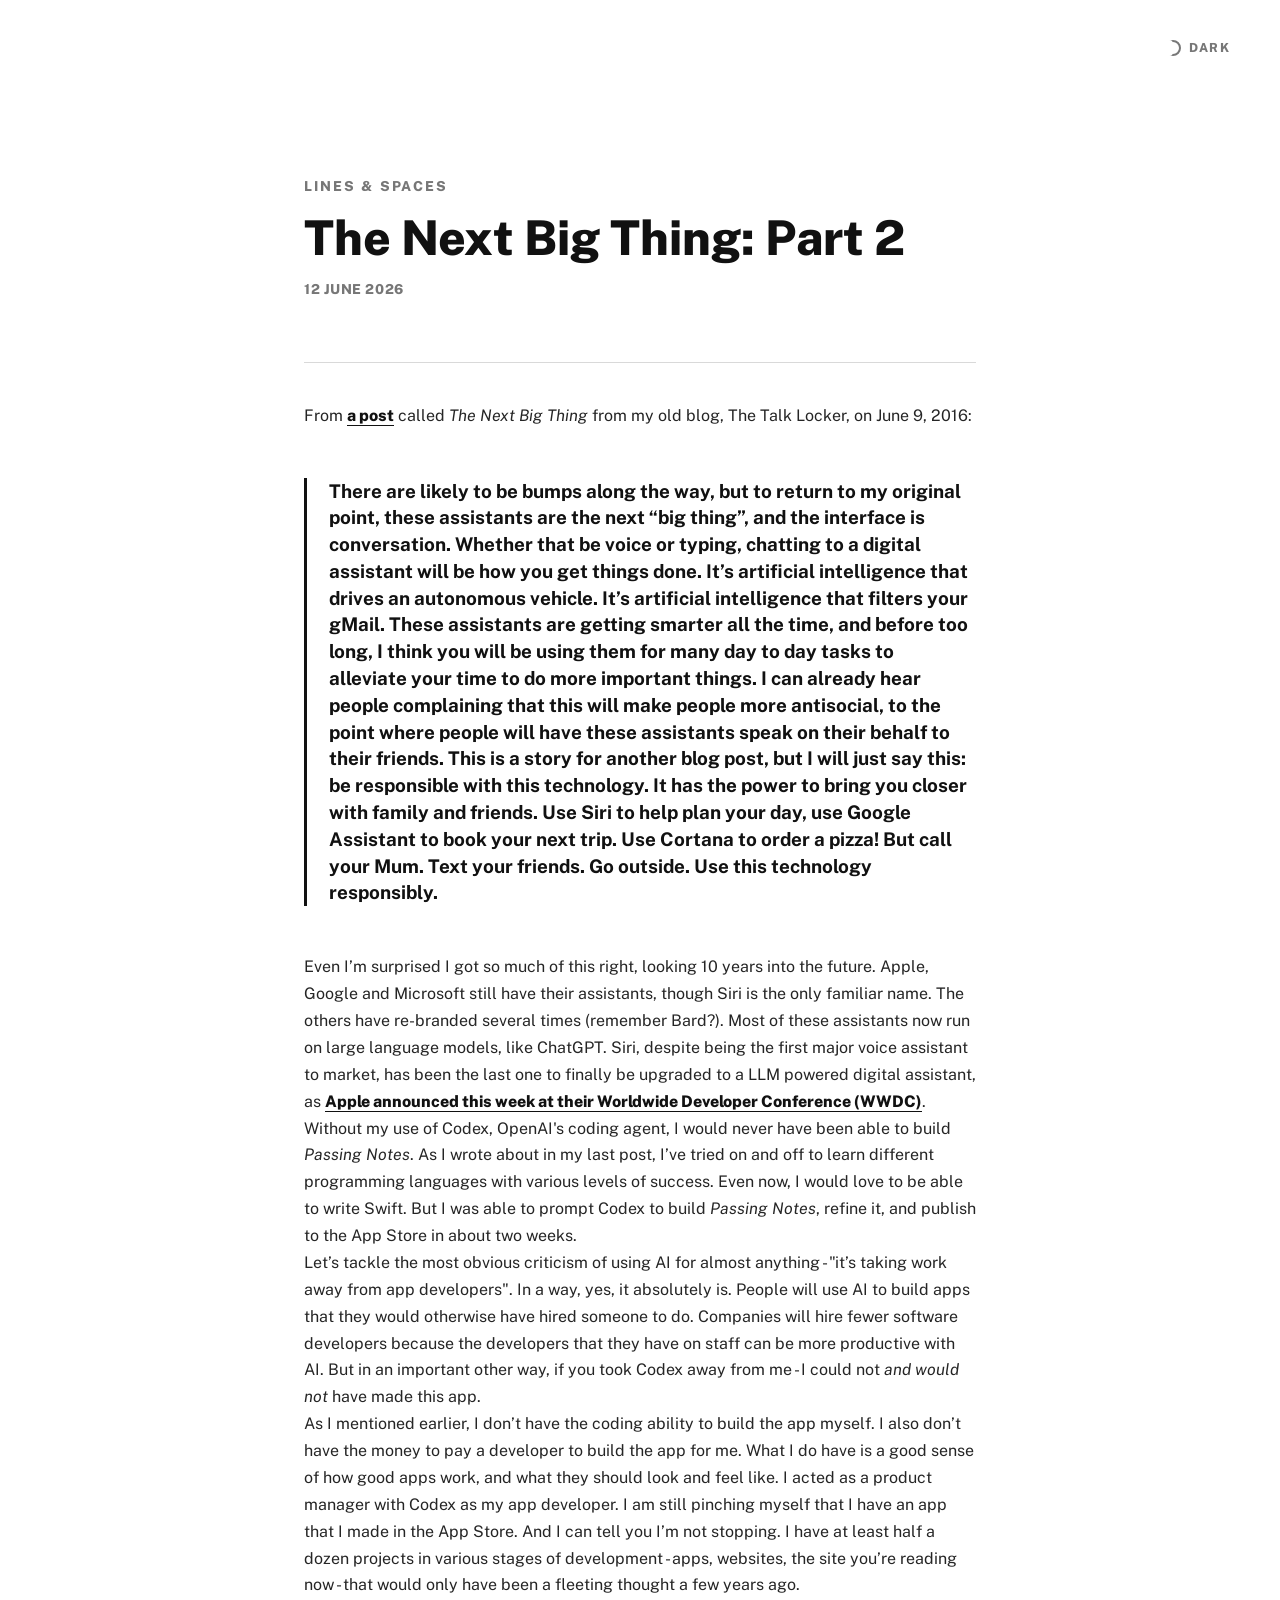
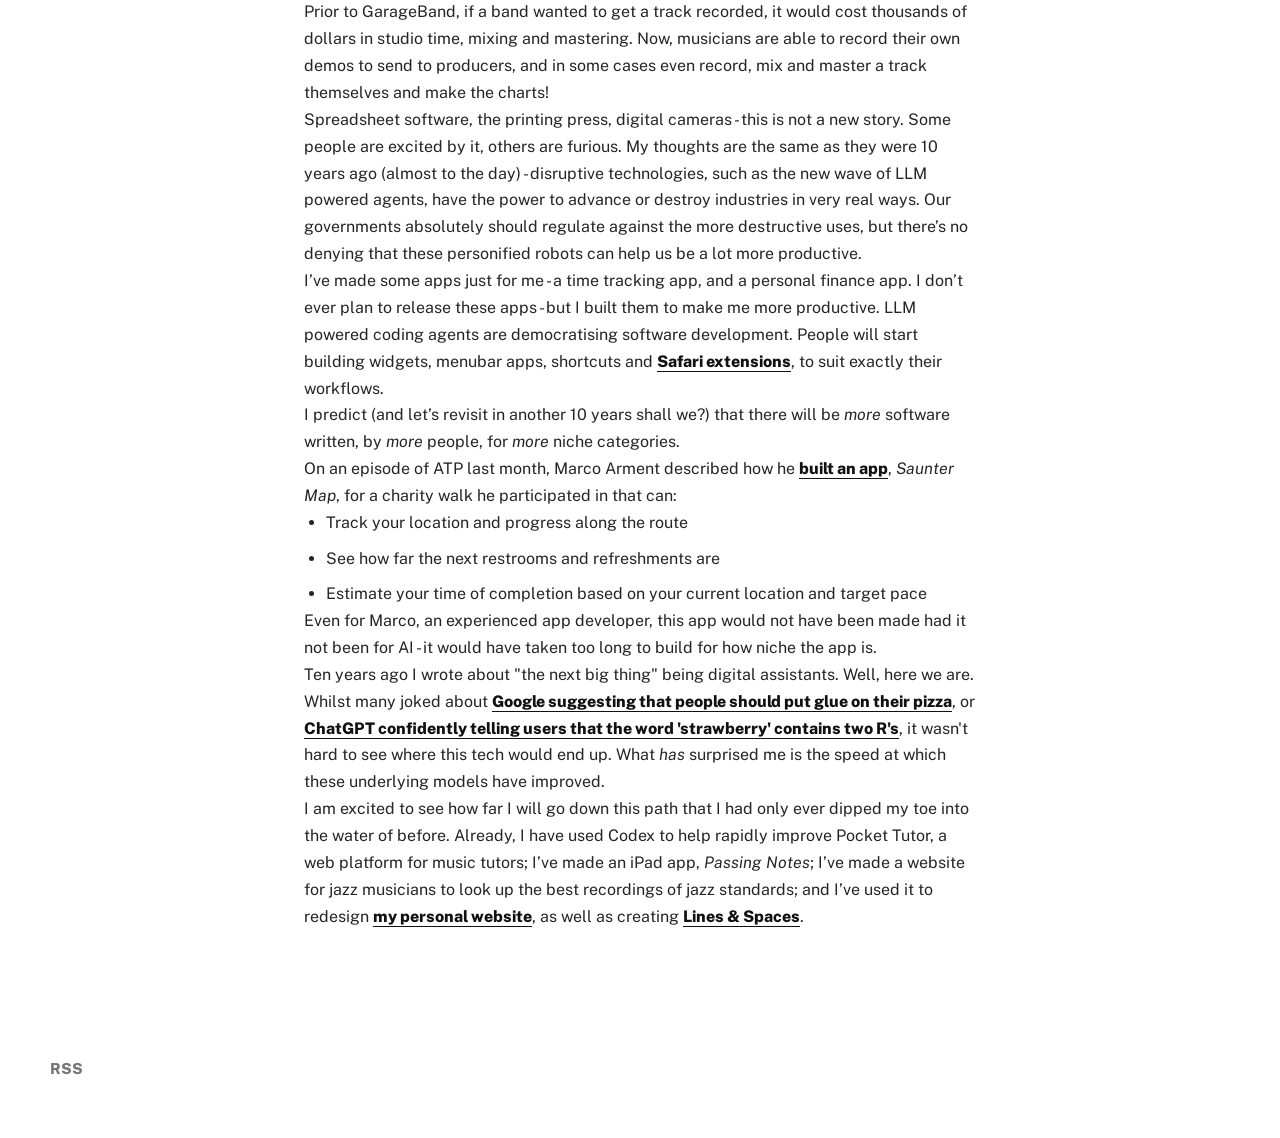
==== 2026/06/the-next-big-thing-part-2/index.html @ 8a2f105f "Publish The Next Big Thing Part 2" ====
<!DOCTYPE html>
<html lang="en">
  <head>
    <meta charset="UTF-8" />
    <meta name="viewport" content="width=device-width, initial-scale=1.0" />
    <title>The Next Big Thing: Part 2 — Lines &amp; Spaces</title>
    <meta name="description" content="From a post called The Next Big Thing from my old blog, The Talk Locker, on June 9, 2016:" />
    <meta name="theme-color" content="#ffffff" media="(prefers-color-scheme: light)" />
    <meta name="theme-color" content="#111111" media="(prefers-color-scheme: dark)" />
    <link rel="icon" type="image/svg+xml" href="../../../assets/favicon-lines-spaces.svg?v=20260608-wordmark" />
    <link rel="manifest" href="../../../site.webmanifest" />
    <link rel="alternate" type="application/rss+xml" title="Lines &amp; Spaces" href="https://linesandspaces.net/feed.xml" />
    <link rel="canonical" href="https://linesandspaces.net/2026/06/the-next-big-thing-part-2" />
    <script>
      (() => {
        try {
          const theme = localStorage.getItem("lines-spaces-theme");
          if (theme === "dark" || theme === "light") {
            document.documentElement.dataset.theme = theme;
          }
        } catch (_error) {}
      })();
    </script>
    <link rel="preconnect" href="https://fonts.googleapis.com" />
    <link rel="preconnect" href="https://fonts.gstatic.com" crossorigin />
    <link
      href="https://fonts.googleapis.com/css2?family=Public+Sans:wght@400;500;600;700;800&display=swap"
      rel="stylesheet"
    />
    <link rel="stylesheet" href="../../../styles.css?v=20260608-writing-cleanup" />
  </head>
  <body class="writing-page">
    <a class="skip-link" href="#main-content">Skip to main content</a>
    <div class="site-shell writing-shell">
      <header class="site-header writing-header">
        <button class="theme-toggle" type="button" aria-label="Switch to dark mode" aria-pressed="false">
          <span class="theme-toggle-icon" aria-hidden="true"></span>
          <span class="theme-toggle-text">Dark</span>
        </button>
      </header>

      <main id="main-content" class="post-page">
        <article class="post-article">
          <header class="post-header">
            <a class="post-brand" href="https://linesandspaces.net/" aria-label="Lines &amp; Spaces home">
              <span>Lines</span>
              <span>&amp;</span>
              <span>Spaces</span>
            </a>
            <h1>The Next Big Thing: Part 2</h1>
            <time datetime="2026-06-12">12 June 2026</time>
          </header>
          <div class="post-body">
            <p>From <a href="https://thetalklocker.tumblr.com/post/145641378606/the-next-big-thing">a post</a> called <em>The Next Big Thing</em> from my old blog, The Talk Locker, on June 9, 2016:</p>
<blockquote><p>There are likely to be bumps along the way, but to return to my original point, these assistants are the next “big thing”, and the interface is conversation. Whether that be voice or typing, chatting to a digital assistant will be how you get things done. It’s artificial intelligence that drives an autonomous vehicle. It’s artificial intelligence that filters your gMail. These assistants are getting smarter all the time, and before too long, I think you will be using them for many day to day tasks to alleviate your time to do more important things. I can already hear people complaining that this will make people more antisocial, to the point where people will have these assistants speak on their behalf to their friends. This is a story for another blog post, but I will just say this: be responsible with this technology. It has the power to bring you closer with family and friends. Use Siri to help plan your day, use Google Assistant to book your next trip. Use Cortana to order a pizza! But call your Mum. Text your friends. Go outside. Use this technology responsibly.</p></blockquote>
<p>Even I’m surprised I got so much of this right, looking 10 years into the future. Apple, Google and Microsoft still have their assistants, though Siri is the only familiar name. The others have re-branded several times (remember Bard?). Most of these assistants now run on large language models, like ChatGPT. Siri, despite being the first major voice assistant to market, has been the last one to finally be upgraded to a LLM powered digital assistant, as <a href="https://www.apple.com/newsroom/2026/06/apple-introduces-siri-ai-a-profoundly-more-capable-and-personal-assistant/">Apple announced this week at their Worldwide Developer Conference (WWDC)</a>.</p>
<p>Without my use of Codex, OpenAI&#x27;s coding agent, I would never have been able to build <em>Passing Notes</em>. As I wrote about in my last post, I’ve tried on and off to learn different programming languages with various levels of success. Even now, I would love to be able to write Swift. But I was able to prompt Codex to build <em>Passing Notes</em>, refine it, and publish to the App Store in about two weeks.</p>
<p>Let’s tackle the most obvious criticism of using AI for almost anything - &quot;it’s taking work away from app developers&quot;. In a way, yes, it absolutely is. People will use AI to build apps that they would otherwise have hired someone to do. Companies will hire fewer software developers because the developers that they have on staff can be more productive with AI. But in an important other way, if you took Codex away from me - I could not <em>and would not</em> have made this app.</p>
<p>As I mentioned earlier, I don’t have the coding ability to build the app myself. I also don’t have the money to pay a developer to build the app for me. What I do have is a good sense of how good apps work, and what they should look and feel like. I acted as a product manager with Codex as my app developer. I am still pinching myself that I have an app that I made in the App Store. And I can tell you I’m not stopping. I have at least half a dozen projects in various stages of development - apps, websites, the site you’re reading now - that would only have been a fleeting thought a few years ago.</p>
<p>Prior to GarageBand, if a band wanted to get a track recorded, it would cost thousands of dollars in studio time, mixing and mastering. Now, musicians are able to record their own demos to send to producers, and in some cases even record, mix and master a track themselves and make the charts!</p>
<p>Spreadsheet software, the printing press, digital cameras - this is not a new story. Some people are excited by it, others are furious. My thoughts are the same as they were 10 years ago (almost to the day) - disruptive technologies, such as the new wave of LLM powered agents, have the power to advance or destroy industries in very real ways. Our governments absolutely should regulate against the more destructive uses, but there’s no denying that these personified robots can help us be a lot more productive.</p>
<p>I’ve made some apps just for me - a time tracking app, and a personal finance app. I don’t ever plan to release these apps - but I built them to make me more productive. LLM powered coding agents are democratising software development. People will start building widgets, menubar apps, shortcuts and <a href="https://www.digitaltrends.com/computing/safari-is-finally-fixing-its-extensions-problem-unlike-chrome-apple-will-let-you-create-your-own/">Safari extensions</a>, to suit exactly their workflows.</p>
<p>I predict (and let’s revisit in another 10 years shall we?) that there will be <em>more</em> software written, by <em>more</em> people, for <em>more</em> niche categories.</p>
<p>On an episode of ATP last month, Marco Arment described how he <a href="https://apps.apple.com/au/app/saunter-map/id6765681402">built an app</a>, <em>Saunter Map</em>, for a charity walk he participated in that can:</p>
<ul><li>Track your location and progress along the route</li><li>See how far the next restrooms and refreshments are</li><li>Estimate your time of completion based on your current location and target pace</li></ul>
<p>Even for Marco, an experienced app developer, this app would not have been made had it not been for AI - it would have taken too long to build for how niche the app is.</p>
<p>Ten years ago I wrote about &quot;the next big thing&quot; being digital assistants. Well, here we are. Whilst many joked about <a href="https://www.theverge.com/2024/5/23/24162896/google-ai-overview-hallucinations-glue-in-pizza">Google suggesting that people should put glue on their pizza</a>, or <a href="https://www.techradar.com/ai-platforms-assistants/chatgpt-just-announced-it-can-finally-pass-the-simple-how-many-rs-in-strawberry-test-but-users-are-still-tripping-it-up-by-switching-to-cranberry">ChatGPT confidently telling users that the word &#x27;strawberry&#x27; contains two R&#x27;s</a>, it wasn&#x27;t hard to see where this tech would end up. What <em>has</em> surprised me is the speed at which these underlying models have improved.</p>
<p>I am excited to see how far I will go down this path that I had only ever dipped my toe into the water of before. Already, I have used Codex to help rapidly improve Pocket Tutor, a web platform for music tutors; I’ve made an iPad app, <em>Passing Notes</em>; I’ve made a website for jazz musicians to look up the best recordings of jazz standards; and I’ve used it to redesign <a href="https://www.lachlanhamilton.com">my personal website</a>, as well as creating <a href="https://linesandspaces.net">Lines &amp; Spaces</a>.</p>
          </div>
        </article>
      </main>

      <footer class="site-footer">
        <p class="footer-meta"><a href="https://linesandspaces.net/feed.xml">RSS</a></p>
      </footer>
    </div>
    <script src="../../../script.js"></script>
  </body>
</html>
---- styles.css ----
:root {
  --font-sans: "Public Sans", system-ui, -apple-system, BlinkMacSystemFont, "Segoe UI", sans-serif;
  --site-width: 73.75rem;
  --measure: 42rem;
}

*,
*::before,
*::after {
  box-sizing: border-box;
}

html {
  scroll-behavior: smooth;
  scroll-padding-top: 1rem;
}

body {
  margin: 0;
  min-height: 100vh;
  font-family: var(--font-sans);
  font-size: 1rem;
  line-height: 1.55;
  text-rendering: optimizeLegibility;
}

body.writing-page {
  --writing-bg: #fff;
  --writing-ink: #111;
  --writing-body: #252525;
  --writing-muted: #777;
  --writing-soft: #4d4d4d;
  --writing-border: #d9d9d9;
  --writing-strong-border: #111;
  --writing-button-bg: #111;
  --writing-button-ink: #fff;
  color: var(--writing-ink);
  background: var(--writing-bg);
  color-scheme: light;
}

html[data-theme="dark"] body.writing-page {
  --writing-bg: #111;
  --writing-ink: #f4f1ea;
  --writing-body: #e0ddd6;
  --writing-muted: #a9a49a;
  --writing-soft: #c8c2b8;
  --writing-border: #33302b;
  --writing-strong-border: #f4f1ea;
  --writing-button-bg: #f4f1ea;
  --writing-button-ink: #111;
  color-scheme: dark;
}

@media (prefers-color-scheme: dark) {
  html:not([data-theme]) body.writing-page {
    --writing-bg: #111;
    --writing-ink: #f4f1ea;
    --writing-body: #e0ddd6;
    --writing-muted: #a9a49a;
    --writing-soft: #c8c2b8;
    --writing-border: #33302b;
    --writing-strong-border: #f4f1ea;
    --writing-button-bg: #f4f1ea;
    --writing-button-ink: #111;
    color-scheme: dark;
  }
}

::selection {
  color: var(--writing-button-ink);
  background: var(--writing-button-bg);
}

a {
  color: inherit;
  text-decoration: none;
}

button {
  font: inherit;
}

a:focus-visible,
button:focus-visible {
  outline: 2px solid currentColor;
  outline-offset: 4px;
}

.skip-link {
  position: absolute;
  top: -3.5rem;
  left: 1rem;
  z-index: 20;
  padding: 0.75rem 1rem;
  color: var(--writing-button-ink);
  background: var(--writing-button-bg);
  font-weight: 800;
  transition: top 160ms ease;
}

.skip-link:focus {
  top: 1rem;
}

.site-shell {
  width: min(calc(100% - 2rem), var(--site-width));
  margin: 0 auto;
  padding: 1.1rem 0 2.6rem;
}

.site-header,
.writing-header {
  display: flex;
  align-items: center;
  justify-content: flex-end;
  min-height: 3.2rem;
  padding: 0.8rem 0 1rem;
  background: var(--writing-bg);
}

.theme-toggle {
  display: inline-flex;
  align-items: center;
  gap: 0.48rem;
  min-height: 2.2rem;
  padding: 0.34rem 0;
  border: 0;
  color: var(--writing-muted);
  background: transparent;
  font-size: 0.78rem;
  font-weight: 800;
  letter-spacing: 0.1em;
  text-transform: uppercase;
  cursor: pointer;
}

.theme-toggle:hover {
  color: var(--writing-ink);
}

.theme-toggle:focus-visible {
  color: var(--writing-ink);
}

.theme-toggle-icon {
  position: relative;
  display: inline-block;
  width: 1rem;
  height: 1rem;
  border: 2px solid currentColor;
  border-radius: 999px;
}

.theme-toggle-icon::after {
  content: "";
  position: absolute;
  inset: -0.14rem 0.38rem -0.14rem -0.14rem;
  border-radius: 999px;
  background: var(--writing-bg);
}

html[data-theme="dark"] .theme-toggle-icon::after {
  inset: 0.18rem 0.18rem 0.18rem 0.48rem;
}

@media (prefers-color-scheme: dark) {
  html:not([data-theme]) .theme-toggle-icon::after {
    inset: 0.18rem 0.18rem 0.18rem 0.48rem;
  }
}

main {
  display: grid;
}

.writing-index,
.post-page {
  gap: 0;
}

.writing-masthead {
  position: relative;
  display: grid;
  grid-template-columns: minmax(0, 0.58fr) minmax(18rem, 0.42fr);
  gap: 4rem;
  align-items: start;
  padding: 3rem 0 0;
}

.writing-wordmark {
  display: grid;
  gap: 0.18rem;
  max-width: 8ch;
  margin: 0;
  color: var(--writing-ink);
  font-size: 5.8rem;
  font-weight: 800;
  line-height: 0.84;
  letter-spacing: 0;
  text-wrap: balance;
}

.writing-wordmark span:nth-child(2) {
  color: var(--writing-muted);
  font-size: 0.72em;
  line-height: 0.72;
}

.writing-masthead-links {
  position: absolute;
  top: 3rem;
  right: 0;
  display: grid;
  justify-self: end;
  gap: 0.75rem;
  text-align: right;
}

.writing-masthead-links a,
.writing-byline,
.writing-list-permalink a,
.post-brand,
.writing-list-item time,
.post-header time {
  font-size: 0.86rem;
  font-weight: 800;
  letter-spacing: 0.04em;
  line-height: 1.2;
  text-transform: uppercase;
}

.writing-masthead-links a {
  color: var(--writing-ink);
  text-decoration: underline;
  text-decoration-thickness: 1px;
  text-underline-offset: 0.22em;
}

.writing-masthead-links a:hover {
  text-decoration-thickness: 2px;
}

.writing-byline {
  margin: 0;
  padding: 1.05rem 0 3rem;
  color: var(--writing-muted);
}

.writing-byline a:hover {
  color: var(--writing-ink);
}

.writing-list {
  display: grid;
}

.writing-list-item,
.writing-contact,
.post-header {
  border-bottom: 1px solid var(--writing-border);
}

.writing-list .writing-list-item:first-child {
  padding-top: 4rem;
}

.writing-list-item {
  display: grid;
  gap: 1.15rem;
  padding: 4rem 0;
}

.writing-list-header h2,
.writing-list-item h2,
.writing-contact h2,
.post-header h1,
.post-body h2,
.post-body h3,
.post-body h4 {
  margin: 0;
  color: var(--writing-ink);
  font-weight: 800;
  letter-spacing: 0;
  text-wrap: balance;
}

.writing-list-header h2,
.writing-list-item h2 {
  max-width: var(--measure);
  font-size: 2.35rem;
  line-height: 1.08;
}

.writing-list-item h2 a:hover,
.post-body a:hover,
.post-brand:hover,
.footer-meta a:hover {
  text-decoration: underline;
  text-decoration-thickness: 1px;
  text-underline-offset: 0.22em;
}

.writing-list-item time,
.post-header time {
  display: block;
  max-width: var(--measure);
  margin-top: 0.85rem;
  color: var(--writing-muted);
}

.writing-list-body {
  padding-top: 0;
}

.writing-list-permalink {
  margin-top: 3rem !important;
}

.writing-list-permalink a {
  color: var(--writing-ink);
  letter-spacing: 0.12em;
  text-decoration: underline;
  text-decoration-thickness: 1px;
  text-underline-offset: 0.22em;
}

.writing-contact {
  display: grid;
  grid-template-columns: minmax(14rem, 0.42fr) minmax(0, 1fr);
  gap: 4rem;
  padding: 5rem 0;
}

.writing-contact h2 {
  max-width: 10ch;
  font-size: 2.8rem;
  line-height: 1.02;
}

.writing-contact p {
  max-width: 35rem;
  margin: 0 0 1.3rem;
  color: var(--writing-soft);
  font-size: 1.125rem;
  font-weight: 500;
  line-height: 1.62;
}

.writing-button {
  display: inline-flex;
  align-items: center;
  justify-content: center;
  min-height: 3rem;
  padding: 0.8rem 1.1rem;
  border: 1px solid var(--writing-button-bg);
  color: var(--writing-button-ink);
  background: var(--writing-button-bg);
  font-size: 0.92rem;
  font-weight: 800;
  transition: transform 180ms ease;
}

.writing-button:hover {
  transform: translateY(-2px);
}

.post-article {
  width: min(100%, var(--measure));
  margin: 0 auto;
}

.post-header {
  display: grid;
  gap: 1.1rem;
  padding: 6rem 0 4rem;
}

.post-brand {
  display: inline-flex;
  flex-wrap: wrap;
  gap: 0.4em;
  width: max-content;
  margin: 0;
  color: var(--writing-muted);
  letter-spacing: 0.14em;
}

.post-header h1 {
  max-width: var(--measure);
  font-size: 3rem;
  line-height: 1.08;
}

.post-header time {
  margin-top: 0;
}

.post-body {
  padding: 2.5rem 0 5.5rem;
}

.post-body > * {
  max-width: var(--measure);
}

.post-body p,
.post-body li,
.post-body blockquote {
  color: var(--writing-body);
  font-size: 1rem;
  font-weight: 400;
  line-height: 1.68;
}

.post-body p,
.post-body h2,
.post-body h3,
.post-body h4,
.post-body ul {
  margin: 0;
}

.post-body > * + * {
  margin-top: 1.35rem;
}

.post-body h2,
.post-body h3,
.post-body h4 {
  margin-top: 2.4rem;
  line-height: 1.16;
}

.post-body h2 {
  font-size: 1.7rem;
}

.post-body h3 {
  font-size: 1.35rem;
}

.post-body h4 {
  font-size: 1.12rem;
}

.post-body ul {
  display: grid;
  gap: 0.55rem;
  padding-left: 1.35rem;
}

.post-body blockquote {
  margin: 3rem 0;
  padding: 0 0 0 1.4rem;
  border-left: 3px solid var(--writing-strong-border);
}

.post-body blockquote p {
  color: var(--writing-ink);
  font-size: 1.18rem;
  font-weight: 700;
  line-height: 1.42;
}

.post-body a {
  color: var(--writing-ink);
  font-weight: 800;
  overflow-wrap: anywhere;
  text-decoration: underline;
  text-decoration-thickness: 1px;
  text-underline-offset: 0.22em;
}

.post-body strong {
  color: var(--writing-ink);
  font-weight: 800;
}

.post-body sup {
  font-size: 0.68em;
  line-height: 0;
}

.post-footnotes {
  margin-top: 4rem;
  padding-top: 1.25rem;
  border-top: 1px solid var(--writing-border);
}

.post-footnotes ol {
  display: grid;
  gap: 0.6rem;
  margin: 0;
  padding-left: 1.25rem;
}

.post-footnotes li,
.post-footnotes a {
  color: var(--writing-muted);
  font-size: 0.92rem;
  line-height: 1.55;
}

.site-footer {
  display: grid;
  gap: 1.1rem;
  padding: 2.4rem 0 1rem;
  color: var(--writing-muted);
  font-size: 0.95rem;
}

.footer-meta {
  margin: 0;
  color: var(--writing-muted);
}

.footer-meta a {
  font-weight: 800;
}

@media (max-width: 48rem) {
  .site-shell {
    width: min(calc(100% - 1.5rem), var(--site-width));
  }

  .writing-masthead,
  .writing-contact {
    grid-template-columns: 1fr;
    gap: 1.4rem;
  }

  .writing-masthead {
    padding-top: 2.5rem;
  }

  .writing-masthead-links {
    position: static;
    justify-self: start;
    text-align: left;
  }

  .writing-wordmark {
    font-size: 4.4rem;
  }

  .writing-list .writing-list-item:first-child,
  .writing-list-item {
    padding-top: 3rem;
    padding-bottom: 3rem;
  }

  .writing-list-header h2,
  .writing-list-item h2 {
    font-size: 2rem;
  }

  .writing-contact {
    padding: 3.5rem 0;
  }

  .writing-contact h2,
  .post-header h1 {
    font-size: 2.25rem;
  }

  .post-header {
    padding: 4rem 0 3rem;
  }
}

@media (max-width: 35rem) {
  .site-shell {
    width: 100%;
    padding-right: 1rem;
    padding-left: 1rem;
  }

  .site-header,
  .writing-header {
    min-height: 2.8rem;
    padding-top: 0.6rem;
  }

  .writing-wordmark {
    font-size: 3.5rem;
  }

  .writing-byline {
    padding-bottom: 2.4rem;
  }

  .writing-list-header h2,
  .writing-list-item h2 {
    font-size: 1.7rem;
  }

  .writing-contact h2,
  .post-header h1 {
    font-size: 2rem;
  }

  .writing-button {
    width: 100%;
  }

  .post-body {
    padding-bottom: 4rem;
  }
}

@media (prefers-reduced-motion: reduce) {
  html {
    scroll-behavior: auto;
  }

  *,
  *::before,
  *::after {
    transition-duration: 0.01ms !important;
    animation-duration: 0.01ms !important;
    animation-iteration-count: 1 !important;
    scroll-behavior: auto !important;
  }
}
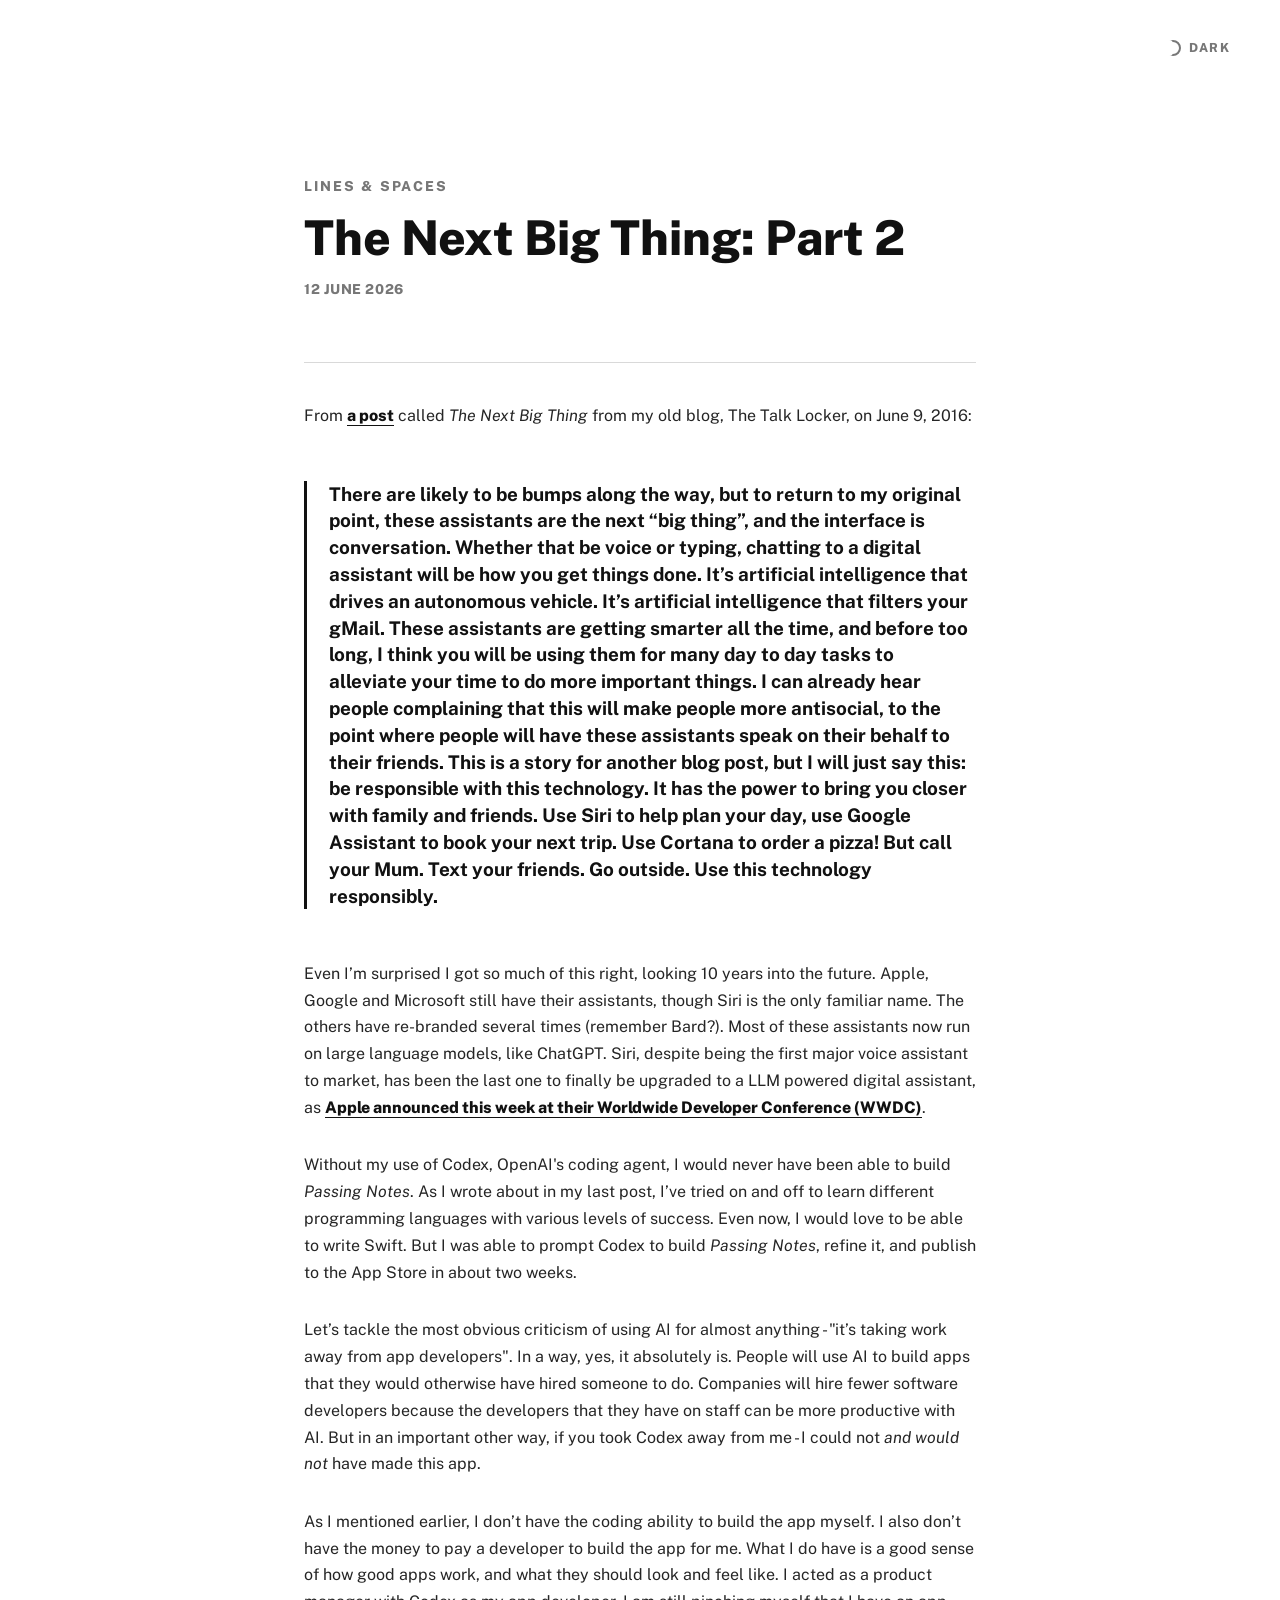
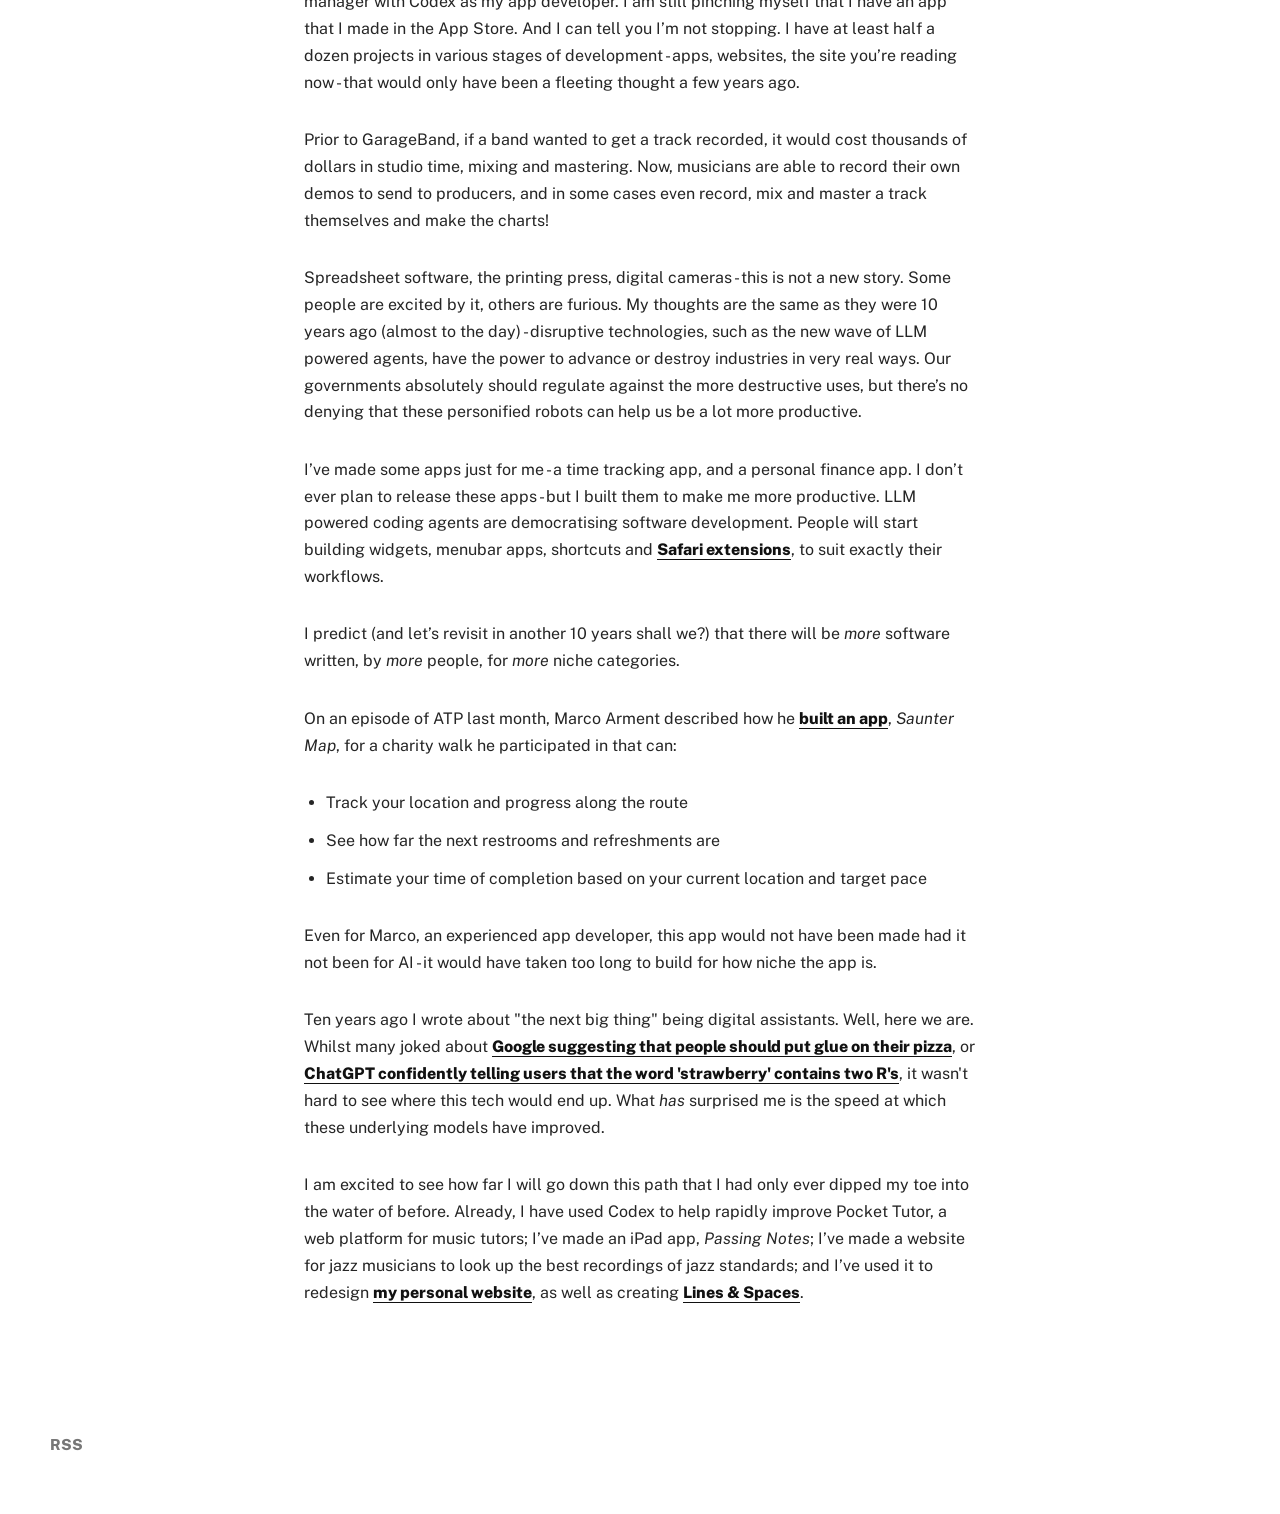
==== commit 9eac1b30: "Fix Lines and Spaces paragraph rhythm" ====
--- a/2026/06/the-next-big-thing-part-2/index.html
+++ b/2026/06/the-next-big-thing-part-2/index.html
@@ -27,7 +27,7 @@
       href="https://fonts.googleapis.com/css2?family=Public+Sans:wght@400;500;600;700;800&display=swap"
       rel="stylesheet"
     />
-    <link rel="stylesheet" href="../../../styles.css?v=20260608-writing-cleanup" />
+    <link rel="stylesheet" href="../../../styles.css?v=20260612-paragraph-rhythm" />
   </head>
   <body class="writing-page">
     <a class="skip-link" href="#main-content">Skip to main content</a>
--- a/styles.css
+++ b/styles.css
@@ -421,8 +421,8 @@
   margin: 0;
 }
 
-.post-body > * + * {
-  margin-top: 1.35rem;
+.post-body > * + :is(p, ul, .post-footnotes) {
+  margin-top: 1.9rem;
 }
 
 .post-body h2,
@@ -446,12 +446,12 @@
 
 .post-body ul {
   display: grid;
-  gap: 0.55rem;
+  gap: 0.7rem;
   padding-left: 1.35rem;
 }
 
 .post-body blockquote {
-  margin: 3rem 0;
+  margin: 3.2rem 0;
   padding: 0 0 0 1.4rem;
   border-left: 3px solid var(--writing-strong-border);
 }
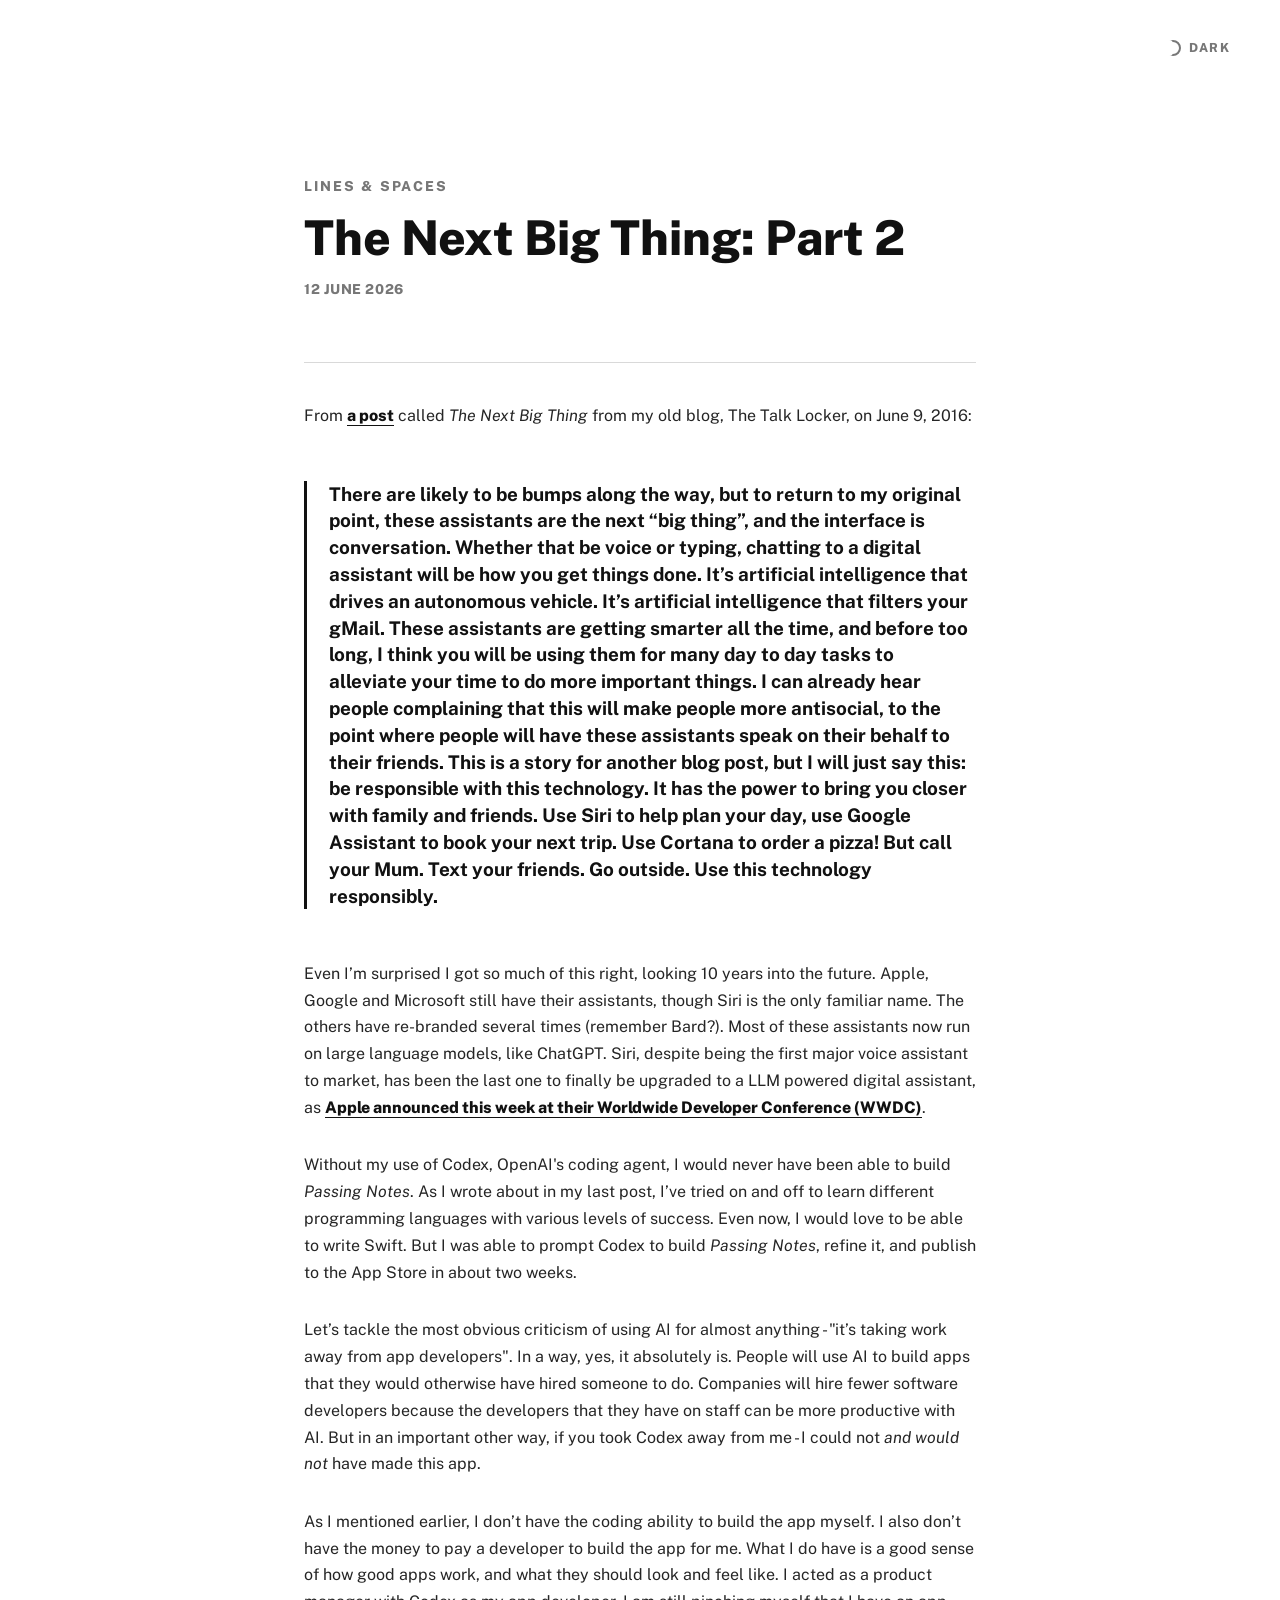
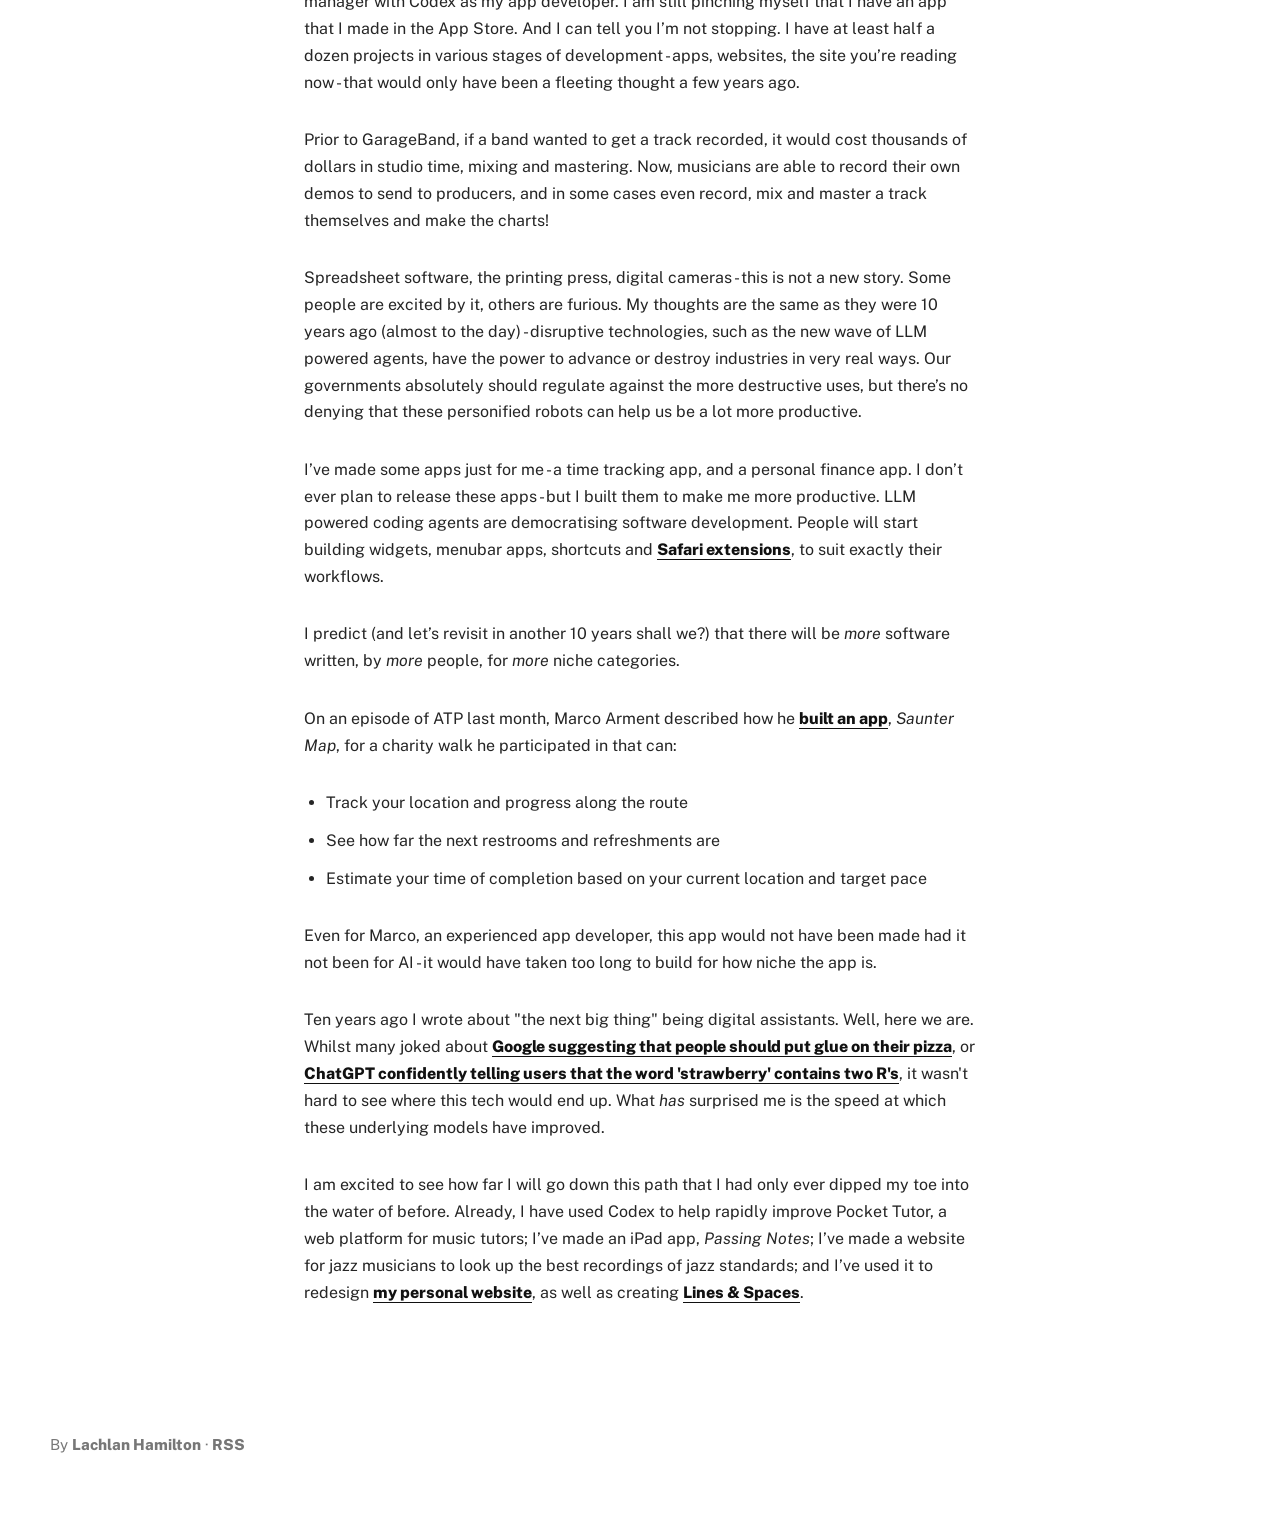
==== commit e7412ef5: "Update Lines & Spaces: Recipes From Home" ====
--- a/2026/06/the-next-big-thing-part-2/index.html
+++ b/2026/06/the-next-big-thing-part-2/index.html
@@ -5,6 +5,18 @@
     <meta name="viewport" content="width=device-width, initial-scale=1.0" />
     <title>The Next Big Thing: Part 2 — Lines &amp; Spaces</title>
     <meta name="description" content="From a post called The Next Big Thing from my old blog, The Talk Locker, on June 9, 2016:" />
+    <meta property="og:site_name" content="Lines &amp; Spaces" />
+    <meta property="og:type" content="article" />
+    <meta property="og:title" content="The Next Big Thing: Part 2 — Lines &amp; Spaces" />
+    <meta property="og:description" content="From a post called The Next Big Thing from my old blog, The Talk Locker, on June 9, 2016:" />
+    <meta property="og:image" content="https://linesandspaces.net/assets/og-image.png" />
+    <meta property="og:image:width" content="1729" />
+    <meta property="og:image:height" content="910" />
+    <meta property="og:url" content="https://linesandspaces.net/2026/06/the-next-big-thing-part-2" />
+    <meta name="twitter:card" content="summary_large_image" />
+    <meta name="twitter:title" content="The Next Big Thing: Part 2 — Lines &amp; Spaces" />
+    <meta name="twitter:description" content="From a post called The Next Big Thing from my old blog, The Talk Locker, on June 9, 2016:" />
+    <meta name="twitter:image" content="https://linesandspaces.net/assets/og-image.png" />
     <meta name="theme-color" content="#ffffff" media="(prefers-color-scheme: light)" />
     <meta name="theme-color" content="#111111" media="(prefers-color-scheme: dark)" />
     <link rel="icon" type="image/svg+xml" href="../../../assets/favicon-lines-spaces.svg?v=20260608-wordmark" />
@@ -27,7 +39,11 @@
       href="https://fonts.googleapis.com/css2?family=Public+Sans:wght@400;500;600;700;800&display=swap"
       rel="stylesheet"
     />
-    <link rel="stylesheet" href="../../../styles.css?v=20260612-paragraph-rhythm" />
+    <link rel="stylesheet" href="../../../styles.css?v=20260710-post-images" />
+    <script>
+      window.va = window.va || function () { (window.vaq = window.vaq || []).push(arguments); };
+    </script>
+    <script defer src="/_vercel/insights/script.js" data-sdkn="@vercel/analytics" data-sdkv="2.0.1"></script>
   </head>
   <body class="writing-page">
     <a class="skip-link" href="#main-content">Skip to main content</a>
@@ -71,7 +87,7 @@
       </main>
 
       <footer class="site-footer">
-        <p class="footer-meta"><a href="https://linesandspaces.net/feed.xml">RSS</a></p>
+        <p class="footer-meta">By <a href="https://lachlanhamilton.com">Lachlan Hamilton</a> · <a href="https://linesandspaces.net/feed.xml">RSS</a></p>
       </footer>
     </div>
     <script src="../../../script.js"></script>
--- a/styles.css
+++ b/styles.css
@@ -432,6 +432,16 @@
   line-height: 1.16;
 }
 
+.post-body img {
+  display: block;
+  max-width: 100%;
+  height: auto;
+}
+
+.post-body .post-figure {
+  margin: 3.2rem 0;
+}
+
 .post-body h2 {
   font-size: 1.7rem;
 }
